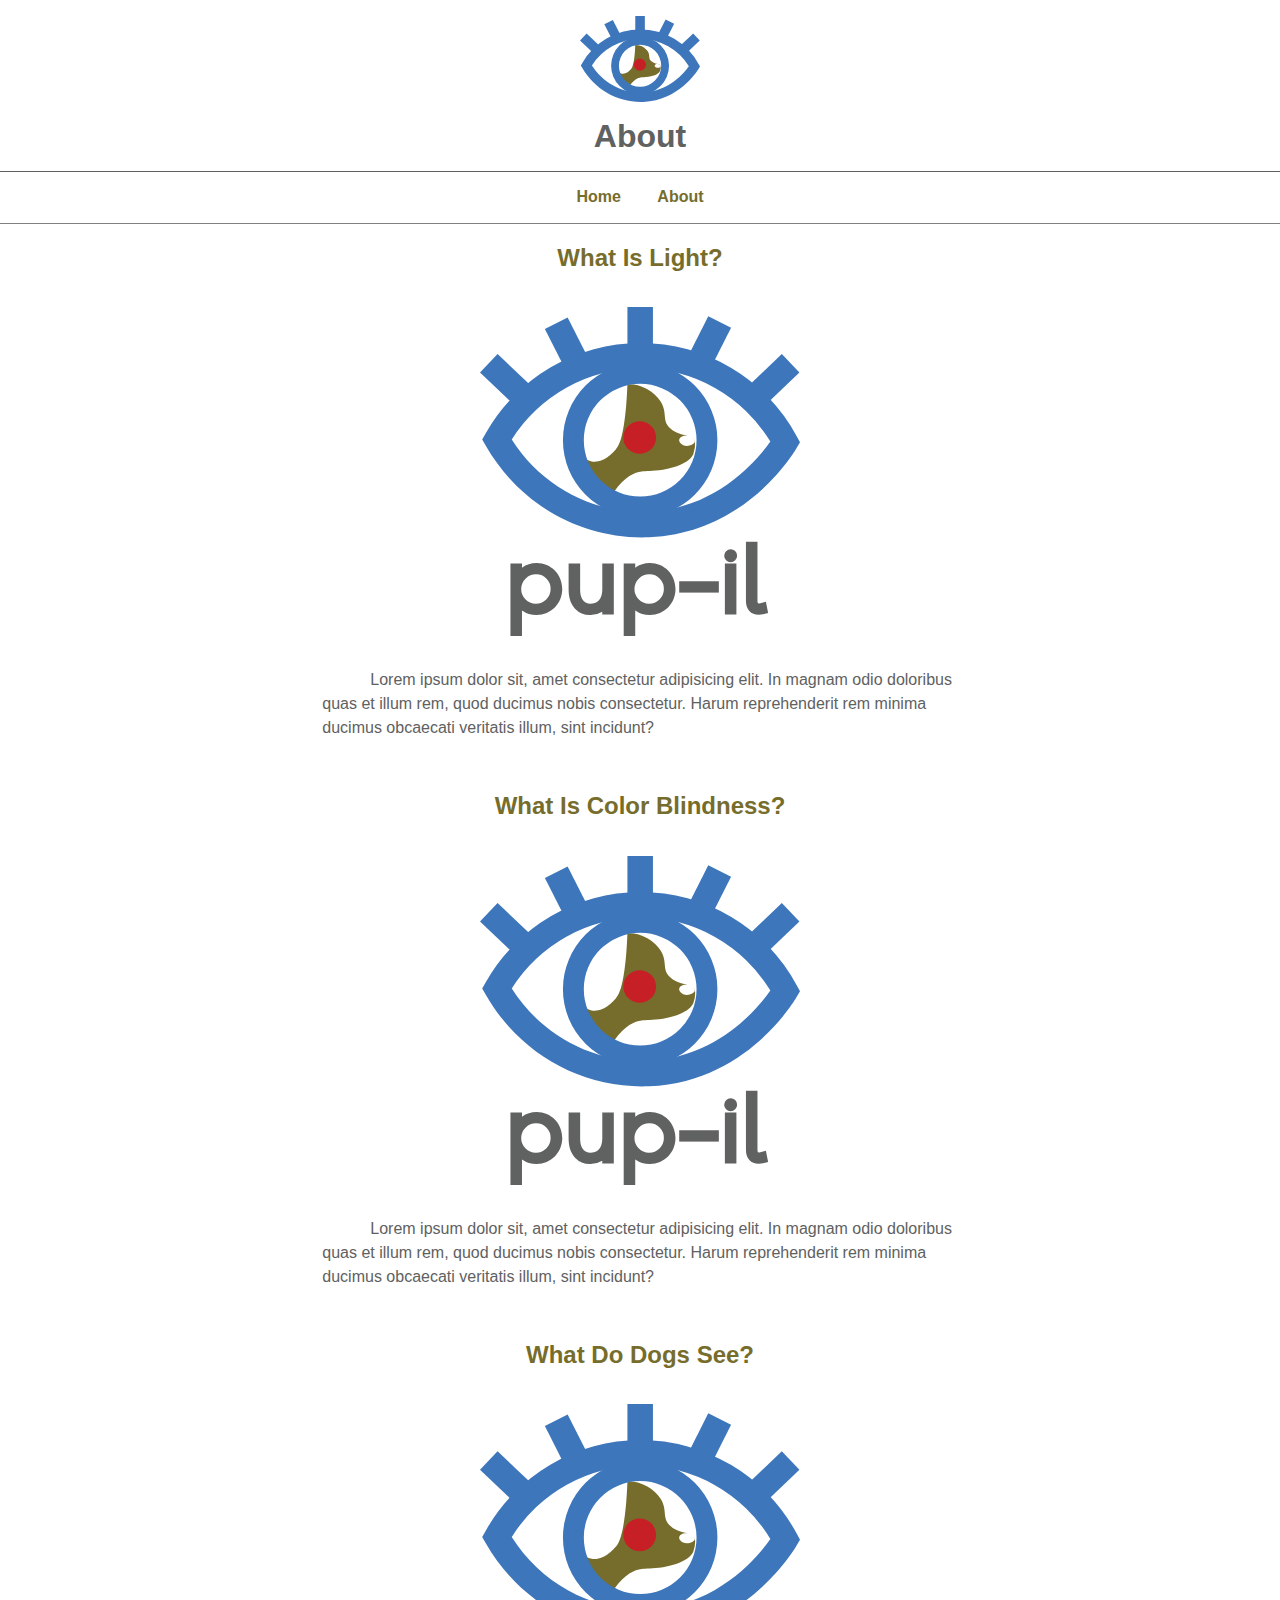
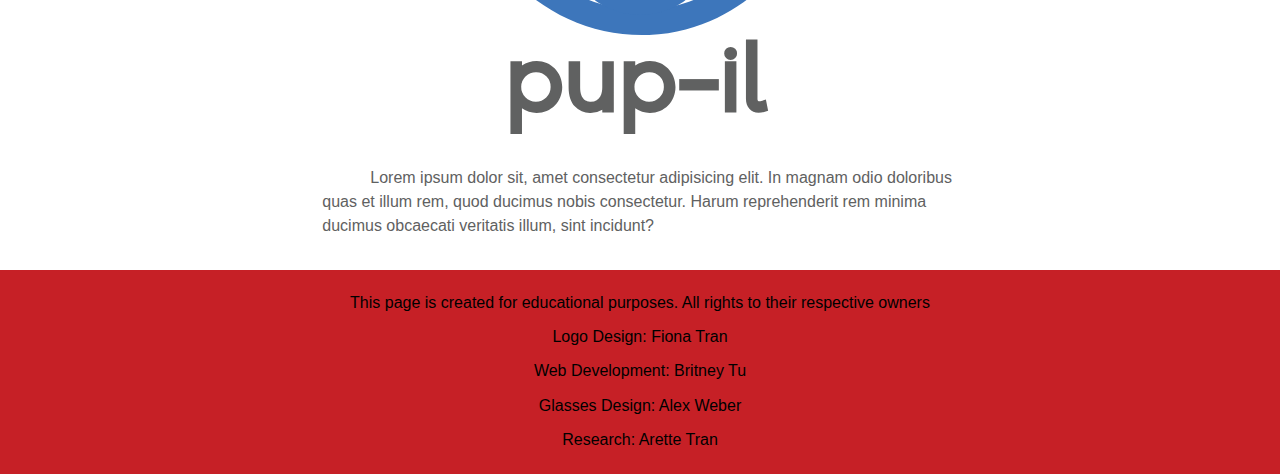
==== about.html @ 4a03514f "Design and placeholders" ====
<!DOCTYPE html>
<html lang="en">
<head>
    <meta charset="UTF-8">
    <meta name="viewport" content="width=device-width, initial-scale=1.0">
    <title>About</title>
    <link rel="stylesheet" type="text/css" href="normal.css">
    <link rel="stylesheet" type="text/css" href="style.css">
</head>
<body>
    <a href="index.html"><img src="logo.svg" alt="logo" id="logo"></a>
    <a href="#top"><h1 id="#top">About</h1></a>
    <header>
        <div class="links">
            <a href="index.html">Home</a>
            <a href="about.html">About</a>
        </div>
    </header>
    <div class="contain">
        <main>
            <div class="what">
                <h2>What Is Light?</h2>
                <img src="logo_name.svg" alt="logo" id="logo_name">
                <p>Lorem ipsum dolor sit, amet consectetur adipisicing elit. In magnam odio doloribus quas et illum rem, quod ducimus nobis consectetur. Harum reprehenderit rem minima ducimus obcaecati veritatis illum, sint incidunt?</p>
            </div>
            <div class="what">
                <h2>What Is Color Blindness?</h2>
                <img src="logo_name.svg" alt="logo" id="logo_name">
                <p>Lorem ipsum dolor sit, amet consectetur adipisicing elit. In magnam odio doloribus quas et illum rem, quod ducimus nobis consectetur. Harum reprehenderit rem minima ducimus obcaecati veritatis illum, sint incidunt?</p>
            </div>
            <div class="what">
                <h2>What Do Dogs See?</h2>
                <img src="logo_name.svg" alt="logo" id="logo_name">
                <p>Lorem ipsum dolor sit, amet consectetur adipisicing elit. In magnam odio doloribus quas et illum rem, quod ducimus nobis consectetur. Harum reprehenderit rem minima ducimus obcaecati veritatis illum, sint incidunt?</p>
            </div>

        </main>
    </div>
    <footer>
        <p>This page is created for educational purposes. All rights to their respective owners</p>
        <p>Logo Design: Fiona Tran</p>
        <p>Web Development: Britney Tu</p>
        <p>Glasses Design: Alex Weber</p>
        <p>Research: Arette Tran</p>
    </footer>
</body>
</html>
---- normal.css ----
/*! normalize.css v8.0.1 | MIT License | github.com/necolas/normalize.css */

/* Document
   ========================================================================== */

/**
 * 1. Correct the line height in all browsers.
 * 2. Prevent adjustments of font size after orientation changes in iOS.
 */

 html {
    line-height: 1.15; /* 1 */
    -webkit-text-size-adjust: 100%; /* 2 */
  }
  
  /* Sections
     ========================================================================== */
  
  /**
   * Remove the margin in all browsers.
   */
  
  body {
    margin: 0;
  }
  
  /**
   * Render the `main` element consistently in IE.
   */
  
  main {
    display: block;
  }
  
  /**
   * Correct the font size and margin on `h1` elements within `section` and
   * `article` contexts in Chrome, Firefox, and Safari.
   */
  
  h1 {
    font-size: 2em;
    margin: 0.67em 0;
  }
  
  /* Grouping content
     ========================================================================== */
  
  /**
   * 1. Add the correct box sizing in Firefox.
   * 2. Show the overflow in Edge and IE.
   */
  
  hr {
    box-sizing: content-box; /* 1 */
    height: 0; /* 1 */
    overflow: visible; /* 2 */
  }
  
  /**
   * 1. Correct the inheritance and scaling of font size in all browsers.
   * 2. Correct the odd `em` font sizing in all browsers.
   */
  
  pre {
    font-family: monospace, monospace; /* 1 */
    font-size: 1em; /* 2 */
  }
  
  /* Text-level semantics
     ========================================================================== */
  
  /**
   * Remove the gray background on active links in IE 10.
   */
  
  a {
    background-color: transparent;
  }
  
  /**
   * 1. Remove the bottom border in Chrome 57-
   * 2. Add the correct text decoration in Chrome, Edge, IE, Opera, and Safari.
   */
  
  abbr[title] {
    border-bottom: none; /* 1 */
    text-decoration: underline; /* 2 */
    text-decoration: underline dotted; /* 2 */
  }
  
  /**
   * Add the correct font weight in Chrome, Edge, and Safari.
   */
  
  b,
  strong {
    font-weight: bolder;
  }
  
  /**
   * 1. Correct the inheritance and scaling of font size in all browsers.
   * 2. Correct the odd `em` font sizing in all browsers.
   */
  
  code,
  kbd,
  samp {
    font-family: monospace, monospace; /* 1 */
    font-size: 1em; /* 2 */
  }
  
  /**
   * Add the correct font size in all browsers.
   */
  
  small {
    font-size: 80%;
  }
  
  /**
   * Prevent `sub` and `sup` elements from affecting the line height in
   * all browsers.
   */
  
  sub,
  sup {
    font-size: 75%;
    line-height: 0;
    position: relative;
    vertical-align: baseline;
  }
  
  sub {
    bottom: -0.25em;
  }
  
  sup {
    top: -0.5em;
  }
  
  /* Embedded content
     ========================================================================== */
  
  /**
   * Remove the border on images inside links in IE 10.
   */
  
  img {
    border-style: none;
  }
  
  /* Forms
     ========================================================================== */
  
  /**
   * 1. Change the font styles in all browsers.
   * 2. Remove the margin in Firefox and Safari.
   */
  
  button,
  input,
  optgroup,
  select,
  textarea {
    font-family: inherit; /* 1 */
    font-size: 100%; /* 1 */
    line-height: 1.15; /* 1 */
    margin: 0; /* 2 */
  }
  
  /**
   * Show the overflow in IE.
   * 1. Show the overflow in Edge.
   */
  
  button,
  input { /* 1 */
    overflow: visible;
  }
  
  /**
   * Remove the inheritance of text transform in Edge, Firefox, and IE.
   * 1. Remove the inheritance of text transform in Firefox.
   */
  
  button,
  select { /* 1 */
    text-transform: none;
  }
  
  /**
   * Correct the inability to style clickable types in iOS and Safari.
   */
  
  button,
  [type="button"],
  [type="reset"],
  [type="submit"] {
    -webkit-appearance: button;
  }
  
  /**
   * Remove the inner border and padding in Firefox.
   */
  
  button::-moz-focus-inner,
  [type="button"]::-moz-focus-inner,
  [type="reset"]::-moz-focus-inner,
  [type="submit"]::-moz-focus-inner {
    border-style: none;
    padding: 0;
  }
  
  /**
   * Restore the focus styles unset by the previous rule.
   */
  
  button:-moz-focusring,
  [type="button"]:-moz-focusring,
  [type="reset"]:-moz-focusring,
  [type="submit"]:-moz-focusring {
    outline: 1px dotted ButtonText;
  }
  
  /**
   * Correct the padding in Firefox.
   */
  
  fieldset {
    padding: 0.35em 0.75em 0.625em;
  }
  
  /**
   * 1. Correct the text wrapping in Edge and IE.
   * 2. Correct the color inheritance from `fieldset` elements in IE.
   * 3. Remove the padding so developers are not caught out when they zero out
   *    `fieldset` elements in all browsers.
   */
  
  legend {
    box-sizing: border-box; /* 1 */
    color: inherit; /* 2 */
    display: table; /* 1 */
    max-width: 100%; /* 1 */
    padding: 0; /* 3 */
    white-space: normal; /* 1 */
  }
  
  /**
   * Add the correct vertical alignment in Chrome, Firefox, and Opera.
   */
  
  progress {
    vertical-align: baseline;
  }
  
  /**
   * Remove the default vertical scrollbar in IE 10+.
   */
  
  textarea {
    overflow: auto;
  }
  
  /**
   * 1. Add the correct box sizing in IE 10.
   * 2. Remove the padding in IE 10.
   */
  
  [type="checkbox"],
  [type="radio"] {
    box-sizing: border-box; /* 1 */
    padding: 0; /* 2 */
  }
  
  /**
   * Correct the cursor style of increment and decrement buttons in Chrome.
   */
  
  [type="number"]::-webkit-inner-spin-button,
  [type="number"]::-webkit-outer-spin-button {
    height: auto;
  }
  
  /**
   * 1. Correct the odd appearance in Chrome and Safari.
   * 2. Correct the outline style in Safari.
   */
  
  [type="search"] {
    -webkit-appearance: textfield; /* 1 */
    outline-offset: -2px; /* 2 */
  }
  
  /**
   * Remove the inner padding in Chrome and Safari on macOS.
   */
  
  [type="search"]::-webkit-search-decoration {
    -webkit-appearance: none;
  }
  
  /**
   * 1. Correct the inability to style clickable types in iOS and Safari.
   * 2. Change font properties to `inherit` in Safari.
   */
  
  ::-webkit-file-upload-button {
    -webkit-appearance: button; /* 1 */
    font: inherit; /* 2 */
  }
  
  /* Interactive
     ========================================================================== */
  
  /*
   * Add the correct display in Edge, IE 10+, and Firefox.
   */
  
  details {
    display: block;
  }
  
  /*
   * Add the correct display in all browsers.
   */
  
  summary {
    display: list-item;
  }
  
  /* Misc
     ========================================================================== */
  
  /**
   * Add the correct display in IE 10+.
   */
  
  template {
    display: none;
  }
  
  /**
   * Add the correct display in IE 10.
   */
  
  [hidden] {
    display: none;
  }
---- style.css ----
@import "normal.css";

:root{
    --white: #ffffff;
    --grey: #606161;

    --blue_before: #3d76bb;
    --green:#766d2c;
    --red:#c62026;

    --blue_after: #5972b6;

    --red_sw: var(--red);
}

html{
    font-size:100%;
    box-sizing: border-box;
    font-family: sans-serif;
}

[hidden] {
    display:none !important;
}

*,
*:before,
*:after {
	box-sizing: inherit;
}

#logo{
    width:7.5rem;
    display: block;
    margin-left: auto;
    margin-right: auto;
    padding-top: 1rem;
}

a{
    text-decoration: none;
}
header{
    border-bottom: solid 1px grey;
    padding-bottom: 1rem; 
}

h1,h2,h3,h4,h5,h6{text-align: center;font-weight: bold;}

h1{
    color:var(--grey);
    background-color: var(--white);
    padding: 1rem 0 1rem 0;
    margin: 0;
    position: sticky;
    top: 0;
    z-index: 25;
    border-bottom: solid 1px var(--grey);
}
h2{color:var(--green)}

.links{text-align: center; padding-top: 1rem;}

.links a{
    padding: 0 1rem;
    color:var(--green);
    font-weight: bold;
}

#logo_name{
    width:25%;
    display: block;
    margin-left: auto;
    margin-right: auto;
    padding-top: 1rem;
}

#who, #what, #how, .what{
    width: 100%;
}

#who p, #what p, #how p, .what p{ 
    display: block;
    margin-left: auto;
    margin-right: auto;
    width:100%;
}

main p{
    width:40ch;
    line-height: 1.5;
    padding: 1rem;
    text-indent: 3rem;
    color:var(--grey);
}
main{
    background-color: var(--white);
    display: flex;
    flex-flow: column wrap;
    align-items: center;
}

footer{
    background-color: var(--red);
    padding: .5rem;
    text-align: center;
}

@media screen and (min-width:43.75rem){
    #who p, #what p, #how p, .what p{ 
        width:75ch;
    }
    main p{width:75ch;}
}
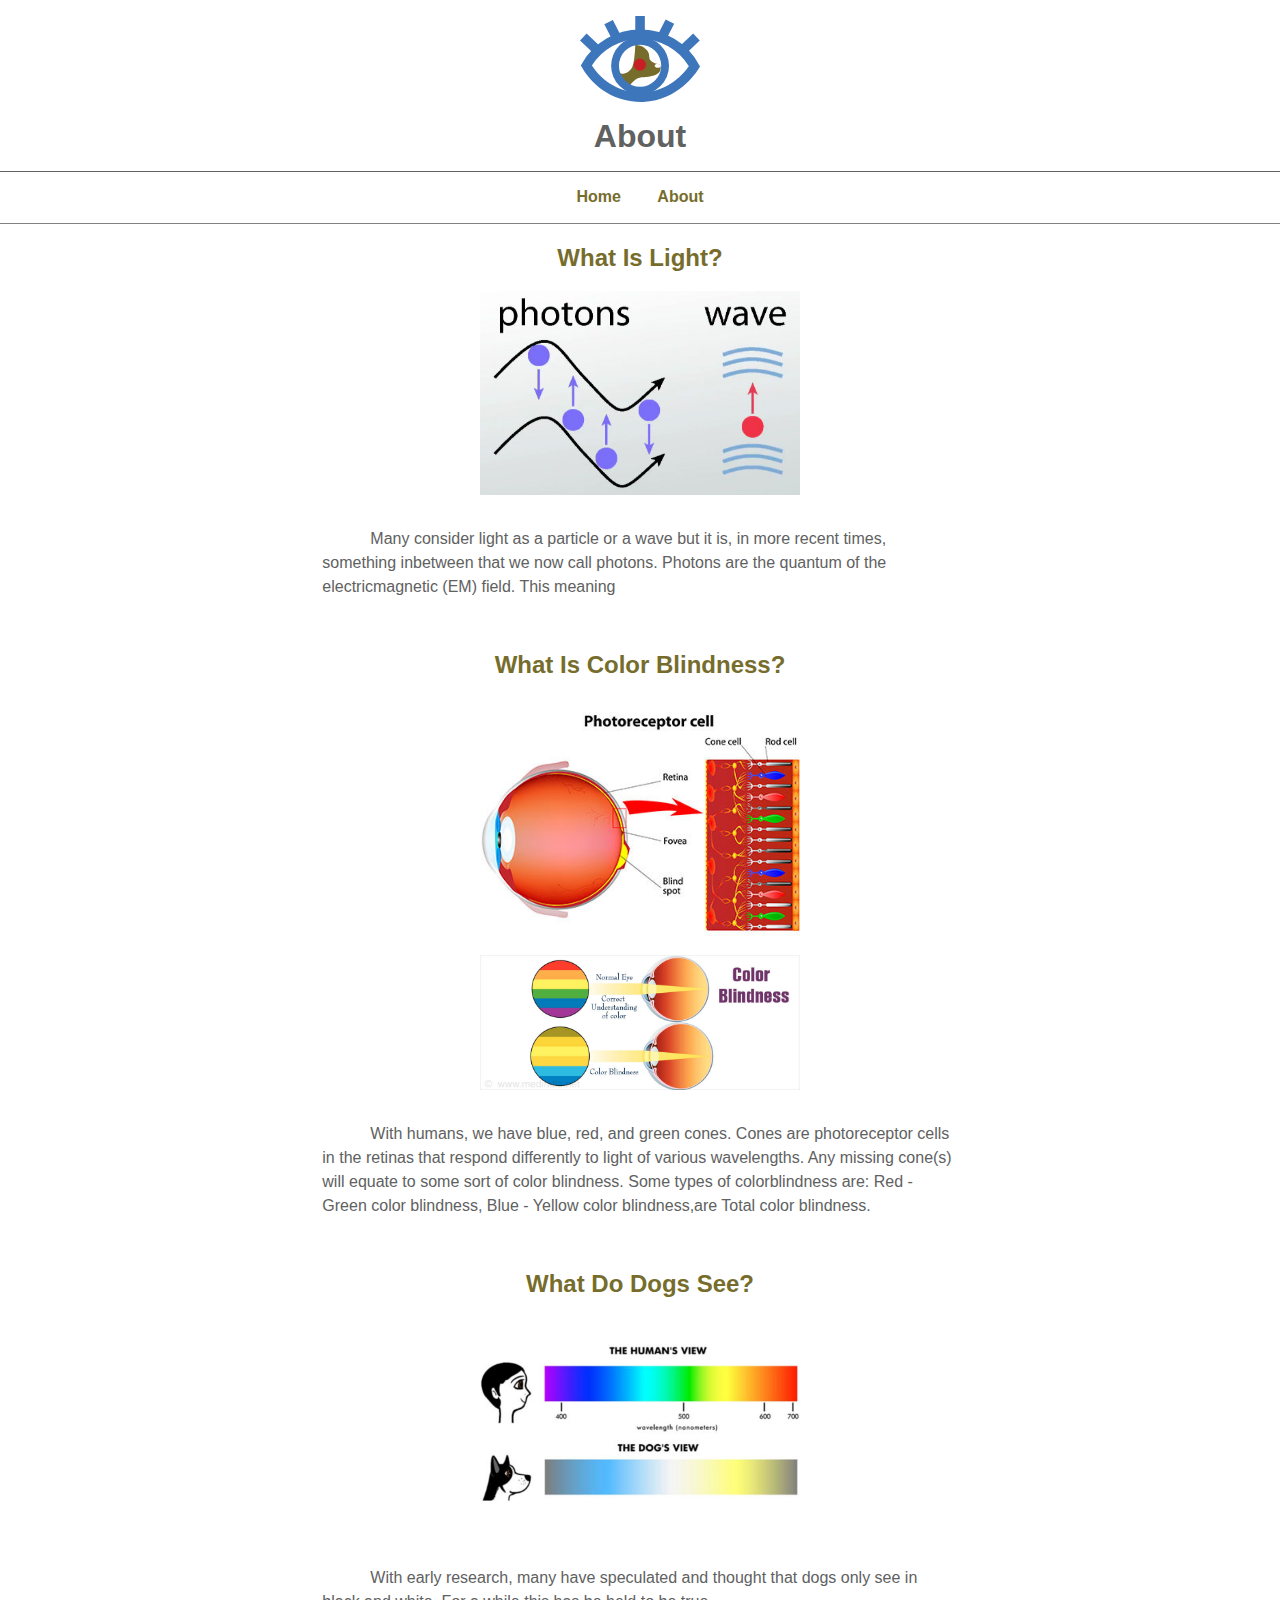
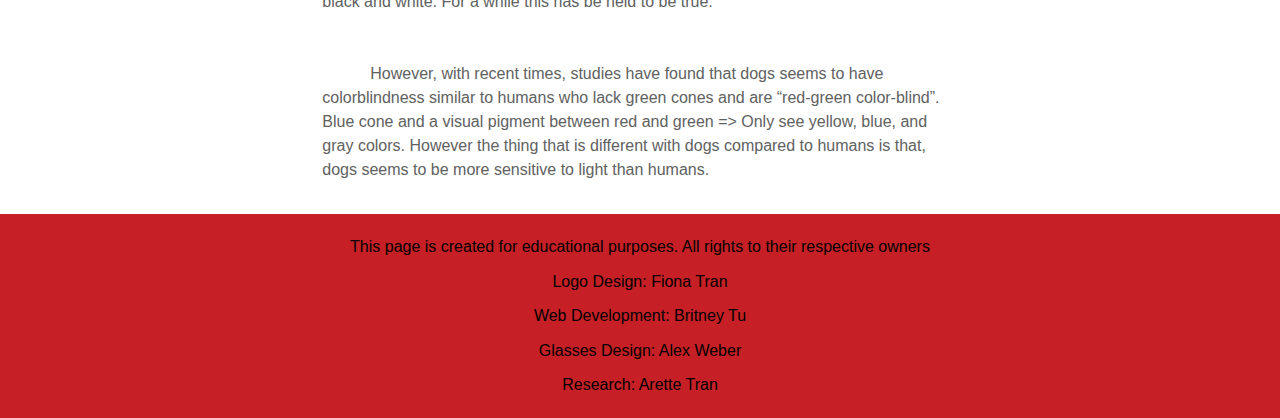
==== commit 12ebb124: "filled in content" ====
--- a/about.html
+++ b/about.html
@@ -20,18 +20,21 @@
         <main>
             <div class="what">
                 <h2>What Is Light?</h2>
-                <img src="logo_name.svg" alt="logo" id="logo_name">
-                <p>Lorem ipsum dolor sit, amet consectetur adipisicing elit. In magnam odio doloribus quas et illum rem, quod ducimus nobis consectetur. Harum reprehenderit rem minima ducimus obcaecati veritatis illum, sint incidunt?</p>
+                <img src="photon_wave.jpg" alt="logo" id="photon_wave">
+                <p>Many consider light as a particle or a wave but it is, in more recent times, something inbetween that we now call photons. Photons are the quantum of the electricmagnetic (EM) field. This meaning </p>
             </div>
             <div class="what">
                 <h2>What Is Color Blindness?</h2>
-                <img src="logo_name.svg" alt="logo" id="logo_name">
-                <p>Lorem ipsum dolor sit, amet consectetur adipisicing elit. In magnam odio doloribus quas et illum rem, quod ducimus nobis consectetur. Harum reprehenderit rem minima ducimus obcaecati veritatis illum, sint incidunt?</p>
+                <img src="eye.jpg" alt="logo" id="eye diagram">
+                <img src="color_blind.jpg" alt="logo" id="eye diagram">
+                <p>With humans, we have blue, red, and green cones. Cones are photoreceptor cells in the retinas that respond differently to light of various wavelengths. Any missing cone(s) will equate to some sort of color blindness. Some types of colorblindness are: Red - Green color blindness, Blue - Yellow color blindness,are Total color blindness.</p>
             </div>
             <div class="what">
                 <h2>What Do Dogs See?</h2>
-                <img src="logo_name.svg" alt="logo" id="logo_name">
-                <p>Lorem ipsum dolor sit, amet consectetur adipisicing elit. In magnam odio doloribus quas et illum rem, quod ducimus nobis consectetur. Harum reprehenderit rem minima ducimus obcaecati veritatis illum, sint incidunt?</p>
+                <img src="dogVhum.jpg" alt="logo" id="dog vs human vision">
+                <p>With early research, many have speculated and thought that dogs only see in black and white. For a while this has be held to be true.</p>
+                <p>However, with recent times, studies have found that dogs seems to have colorblindness similar to humans who lack green cones and are “red-green color-blind”. Blue cone and a visual pigment between red and green => Only see yellow, blue, and gray colors. However the thing that is different with dogs compared to humans is that, dogs seems to be more sensitive to light than humans.
+                    </p>
             </div>
 
         </main>
--- a/style.css
+++ b/style.css
@@ -19,15 +19,11 @@
     font-family: sans-serif;
 }
 
-[hidden] {
-    display:none !important;
-}
+[hidden] {display:none !important;}
 
 *,
 *:before,
-*:after {
-	box-sizing: inherit;
-}
+*:after {box-sizing: inherit;}
 
 #logo{
     width:7.5rem;
@@ -37,9 +33,7 @@
     padding-top: 1rem;
 }
 
-a{
-    text-decoration: none;
-}
+a{text-decoration: none;}
 header{
     border-bottom: solid 1px grey;
     padding-bottom: 1rem; 
@@ -75,15 +69,26 @@
     padding-top: 1rem;
 }
 
-#who, #what, #how, .what{
-    width: 100%;
-}
+#who, #what, #how, .what{width: 100%;}
 
 #who p, #what p, #how p, .what p{ 
     display: block;
     margin-left: auto;
     margin-right: auto;
     width:100%;
+}
+#what img{
+    width:95%;
+    display: block;
+    margin-left: auto;
+    margin-right: auto;
+}
+
+.what img, #how img{
+    width:20rem;
+    display: block;
+    margin-left: auto;
+    margin-right: auto;
 }
 
 main p{
@@ -110,5 +115,8 @@
     #who p, #what p, #how p, .what p{ 
         width:75ch;
     }
+    #what img{width:22rem;}
     main p{width:75ch;}
-}+}
+
+@media screen and (min-width:74rem){#what img{width:32rem;}}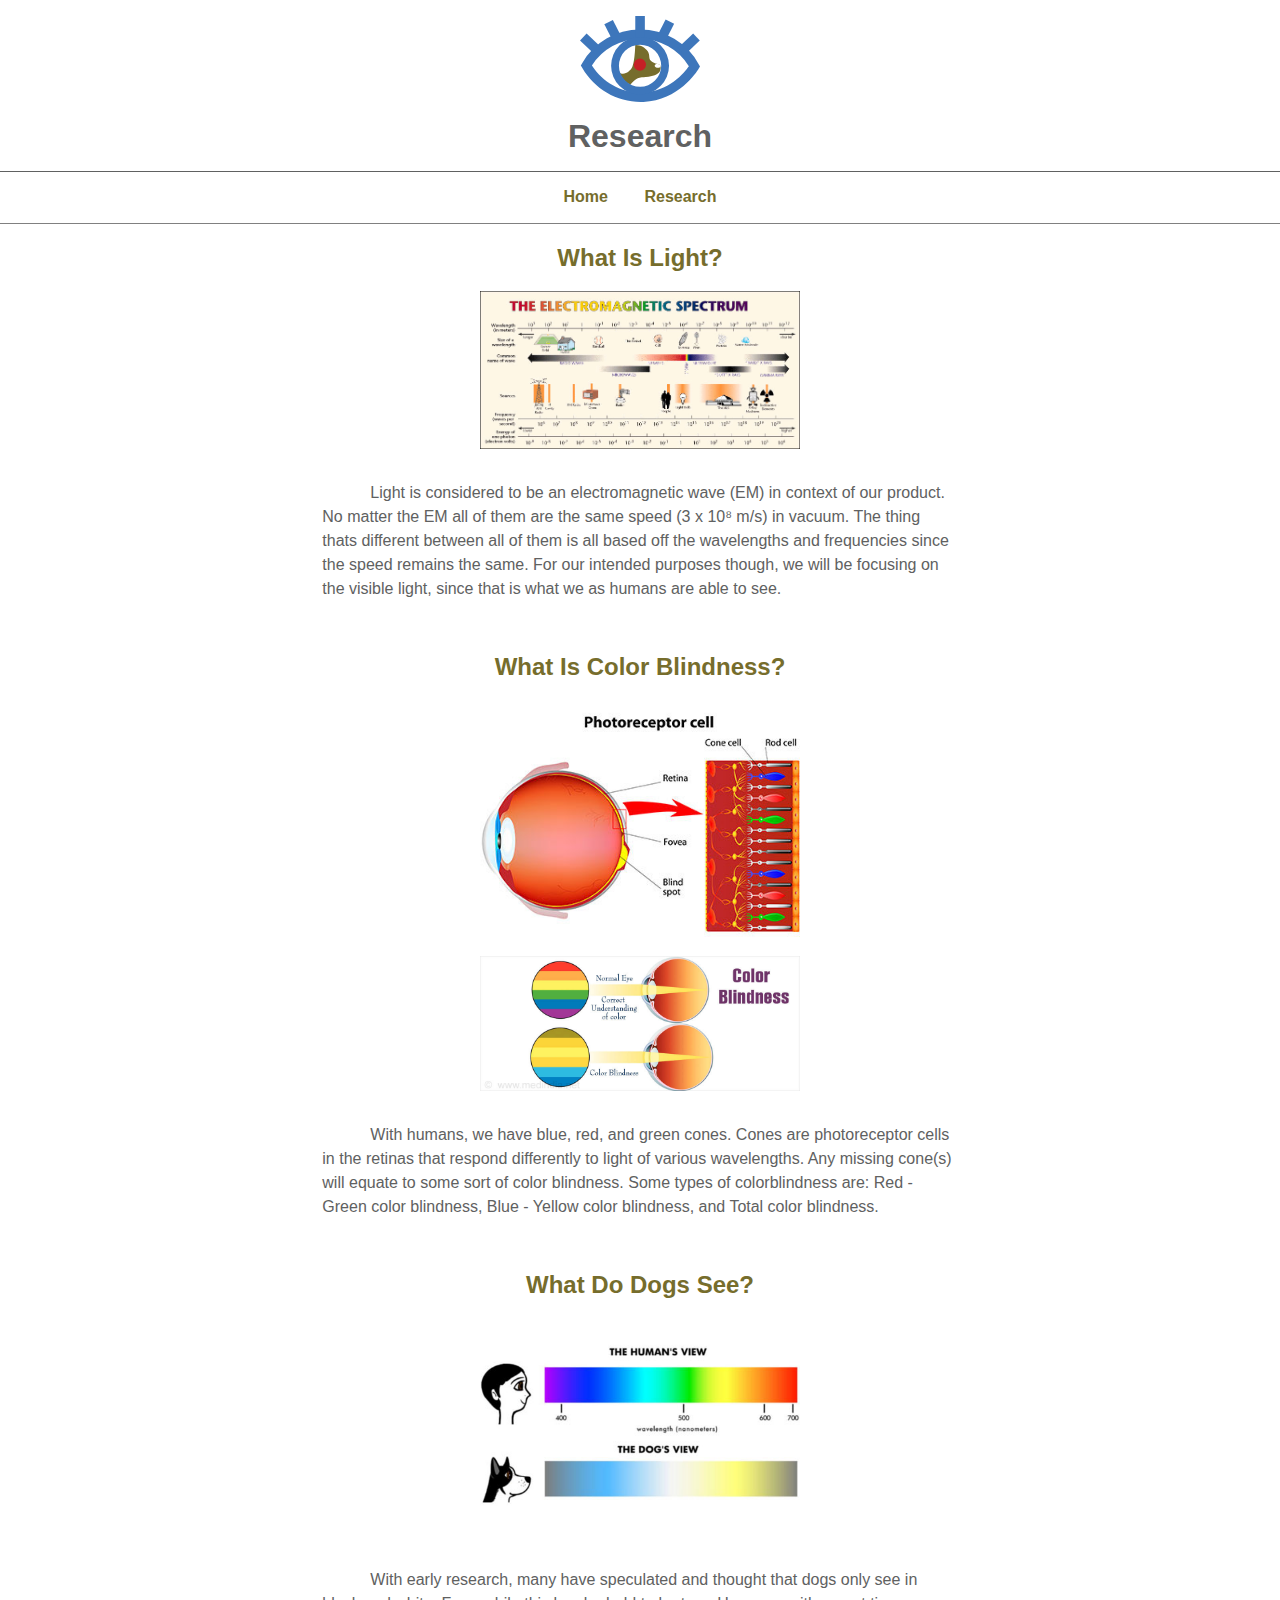
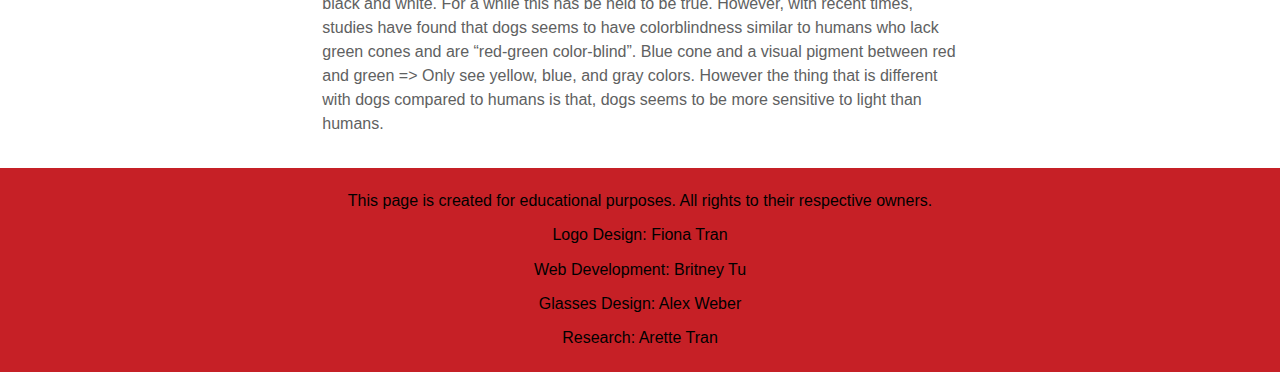
==== commit b8d8e447: "Content clean up" ====
--- a/about.html
+++ b/about.html
@@ -9,38 +9,38 @@
 </head>
 <body>
     <a href="index.html"><img src="logo.svg" alt="logo" id="logo"></a>
-    <a href="#top"><h1 id="#top">About</h1></a>
+    <a href="#top"><h1 id="#top">Research</h1></a>
     <header>
         <div class="links">
             <a href="index.html">Home</a>
-            <a href="about.html">About</a>
+            <a href="about.html">Research</a>
         </div>
     </header>
     <div class="contain">
         <main>
             <div class="what">
                 <h2>What Is Light?</h2>
-                <img src="photon_wave.jpg" alt="logo" id="photon_wave">
-                <p>Many consider light as a particle or a wave but it is, in more recent times, something inbetween that we now call photons. Photons are the quantum of the electricmagnetic (EM) field. This meaning </p>
+                <img src="light.jpg" alt="light">
+                <p>Light is considered to be an electromagnetic wave (EM) in context of our product. No matter the EM all of them are the same speed (3 x 10⁸ m/s) in vacuum. The thing thats different between all of them is all based off the wavelengths and frequencies since the speed remains the same. For our intended purposes though, we will be focusing on the visible light, since that is what we as humans are able to see.
+                     </p>
             </div>
             <div class="what">
                 <h2>What Is Color Blindness?</h2>
-                <img src="eye.jpg" alt="logo" id="eye diagram">
-                <img src="color_blind.jpg" alt="logo" id="eye diagram">
-                <p>With humans, we have blue, red, and green cones. Cones are photoreceptor cells in the retinas that respond differently to light of various wavelengths. Any missing cone(s) will equate to some sort of color blindness. Some types of colorblindness are: Red - Green color blindness, Blue - Yellow color blindness,are Total color blindness.</p>
+                <img src="eye.jpg" alt="eye diagram">
+                <img src="color_blind.jpg" alt="colorblindness diagram">
+                <p>With humans, we have blue, red, and green cones. Cones are photoreceptor cells in the retinas that respond differently to light of various wavelengths. Any missing cone(s) will equate to some sort of color blindness. Some types of colorblindness are: Red - Green color blindness, Blue - Yellow color blindness, and Total color blindness.</p>
             </div>
             <div class="what">
                 <h2>What Do Dogs See?</h2>
-                <img src="dogVhum.jpg" alt="logo" id="dog vs human vision">
-                <p>With early research, many have speculated and thought that dogs only see in black and white. For a while this has be held to be true.</p>
-                <p>However, with recent times, studies have found that dogs seems to have colorblindness similar to humans who lack green cones and are “red-green color-blind”. Blue cone and a visual pigment between red and green => Only see yellow, blue, and gray colors. However the thing that is different with dogs compared to humans is that, dogs seems to be more sensitive to light than humans.
+                <img src="dogVhum.jpg" alt="dog vs human vision">
+                <p>With early research, many have speculated and thought that dogs only see in black and white. For a while this has be held to be true. However, with recent times, studies have found that dogs seems to have colorblindness similar to humans who lack green cones and are “red-green color-blind”. Blue cone and a visual pigment between red and green => Only see yellow, blue, and gray colors. However the thing that is different with dogs compared to humans is that, dogs seems to be more sensitive to light than humans.
                     </p>
             </div>
 
         </main>
     </div>
     <footer>
-        <p>This page is created for educational purposes. All rights to their respective owners</p>
+        <p>This page is created for educational purposes. All rights to their respective owners.</p>
         <p>Logo Design: Fiona Tran</p>
         <p>Web Development: Britney Tu</p>
         <p>Glasses Design: Alex Weber</p>
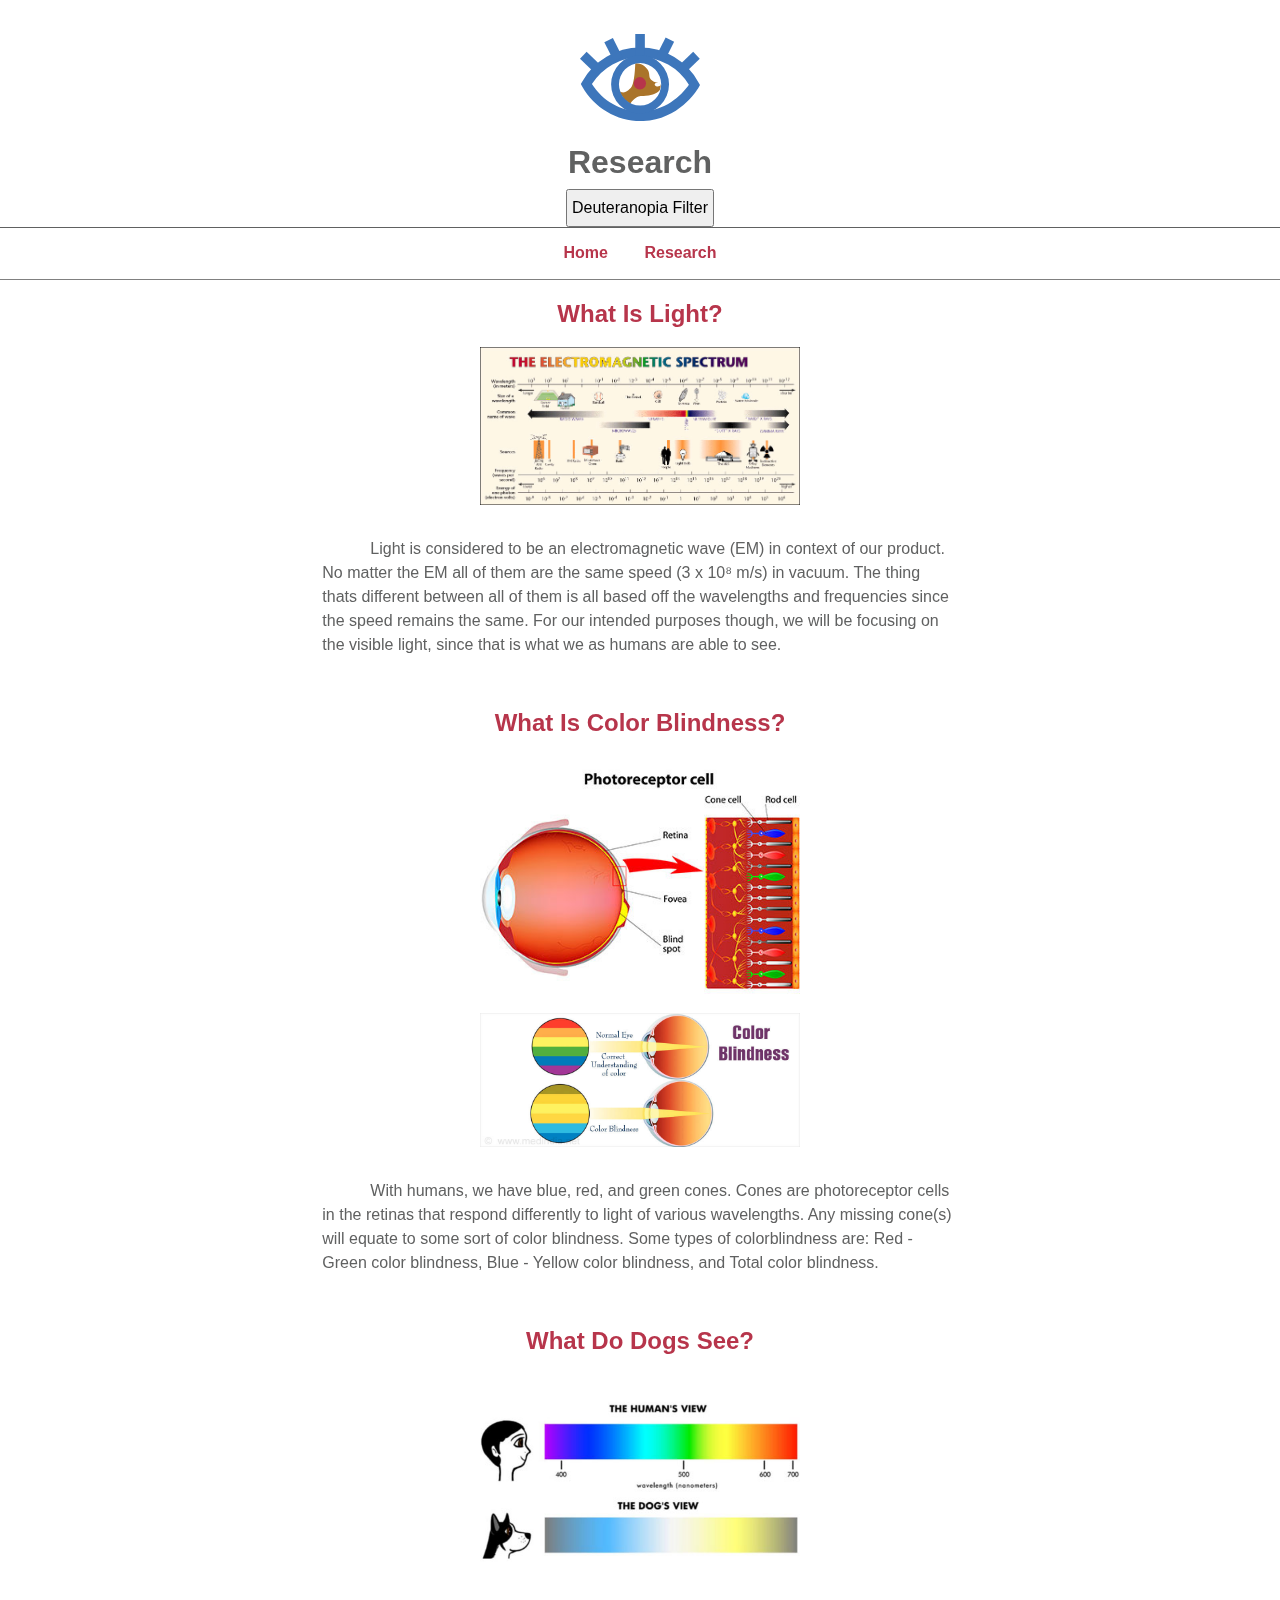
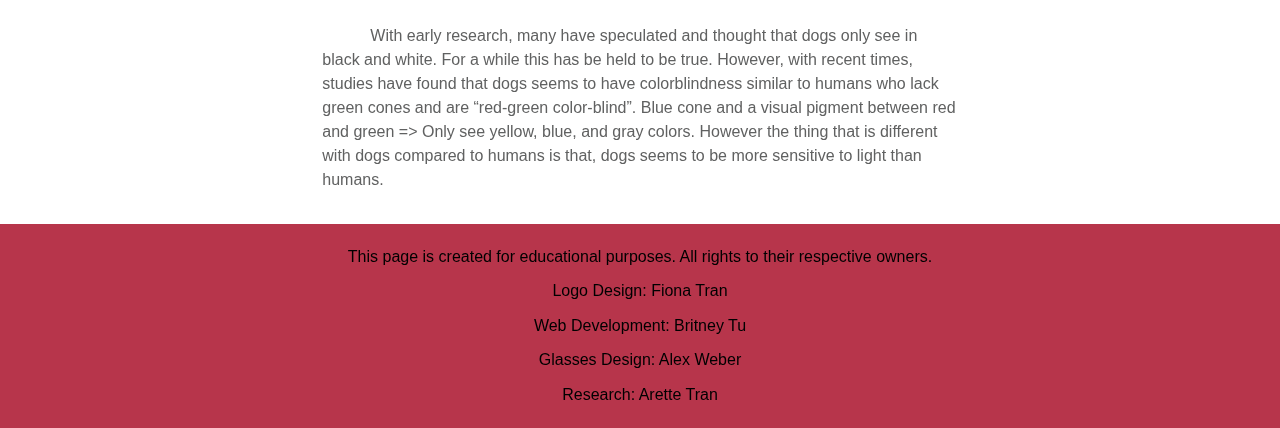
==== commit 38eb3a3a: "added color filter" ====
--- a/about.html
+++ b/about.html
@@ -8,8 +8,27 @@
     <link rel="stylesheet" type="text/css" href="style.css">
 </head>
 <body>
+    <svg viewBox="0 0 600 400" width="0" height="0" xmlns:xlink="http://www.w3.org/1999/xlink">
+        <defs>
+            <filter id="f"> 
+              <feColorMatrix
+              in="SourceGraphic"
+              type="matrix"
+              values="1, 0, 0, 0, 0
+                      0, 1, 0, 0, 0
+                      0, 0, 1, 0, 0
+                      0, 0, 0, 1, 0"/>
+            </filter>
+        </defs>
+    </svg>
+    
     <a href="index.html"><img src="logo.svg" alt="logo" id="logo"></a>
-    <a href="#top"><h1 id="#top">Research</h1></a>
+    <div id="bar">
+        <a href="#top">
+            <h1 id="#top">Research</h1>
+        </a>
+        <button id="fill">Deuteranopia Filter</button>
+    </div>
     <header>
         <div class="links">
             <a href="index.html">Home</a>
@@ -46,5 +65,6 @@
         <p>Glasses Design: Alex Weber</p>
         <p>Research: Arette Tran</p>
     </footer>
+    <script src="jav.js"></script>
 </body>
 </html>--- a/style.css
+++ b/style.css
@@ -4,19 +4,21 @@
     --white: #ffffff;
     --grey: #606161;
 
-    --blue_before: #3d76bb;
-    --green:#766d2c;
-    --red:#c62026;
+    --blue: #3D76BB;
+    --orange:#AA742A;
+    --red:#B7354B;
 
-    --blue_after: #5972b6;
-
-    --red_sw: var(--red);
 }
 
 html{
     font-size:100%;
     box-sizing: border-box;
     font-family: sans-serif;
+    
+}
+
+body{
+    filter: url(#f);
 }
 
 [hidden] {display:none !important;}
@@ -24,6 +26,7 @@
 *,
 *:before,
 *:after {box-sizing: inherit;}
+
 
 #logo{
     width:7.5rem;
@@ -38,26 +41,35 @@
     border-bottom: solid 1px grey;
     padding-bottom: 1rem; 
 }
+#fill button:hover{cursor:grab;}
 
 h1,h2,h3,h4,h5,h6{text-align: center;font-weight: bold;}
+h3{color:var(--red);}
+h1{color:var(--grey); margin-bottom: .5rem;}
+#fill{
+    margin:auto;
+    padding: .5rem .25rem;
+    display: block;
+}
 
-h1{
+
+#bar{
     color:var(--grey);
     background-color: var(--white);
-    padding: 1rem 0 1rem 0;
+    padding-top: .125rem;
     margin: 0;
     position: sticky;
     top: 0;
     z-index: 25;
     border-bottom: solid 1px var(--grey);
 }
-h2{color:var(--green)}
+h2{color:var(--red)}
 
 .links{text-align: center; padding-top: 1rem;}
 
 .links a{
     padding: 0 1rem;
-    color:var(--green);
+    color:var(--red);
     font-weight: bold;
 }
 
@@ -89,6 +101,7 @@
     display: block;
     margin-left: auto;
     margin-right: auto;
+    
 }
 
 main p{
